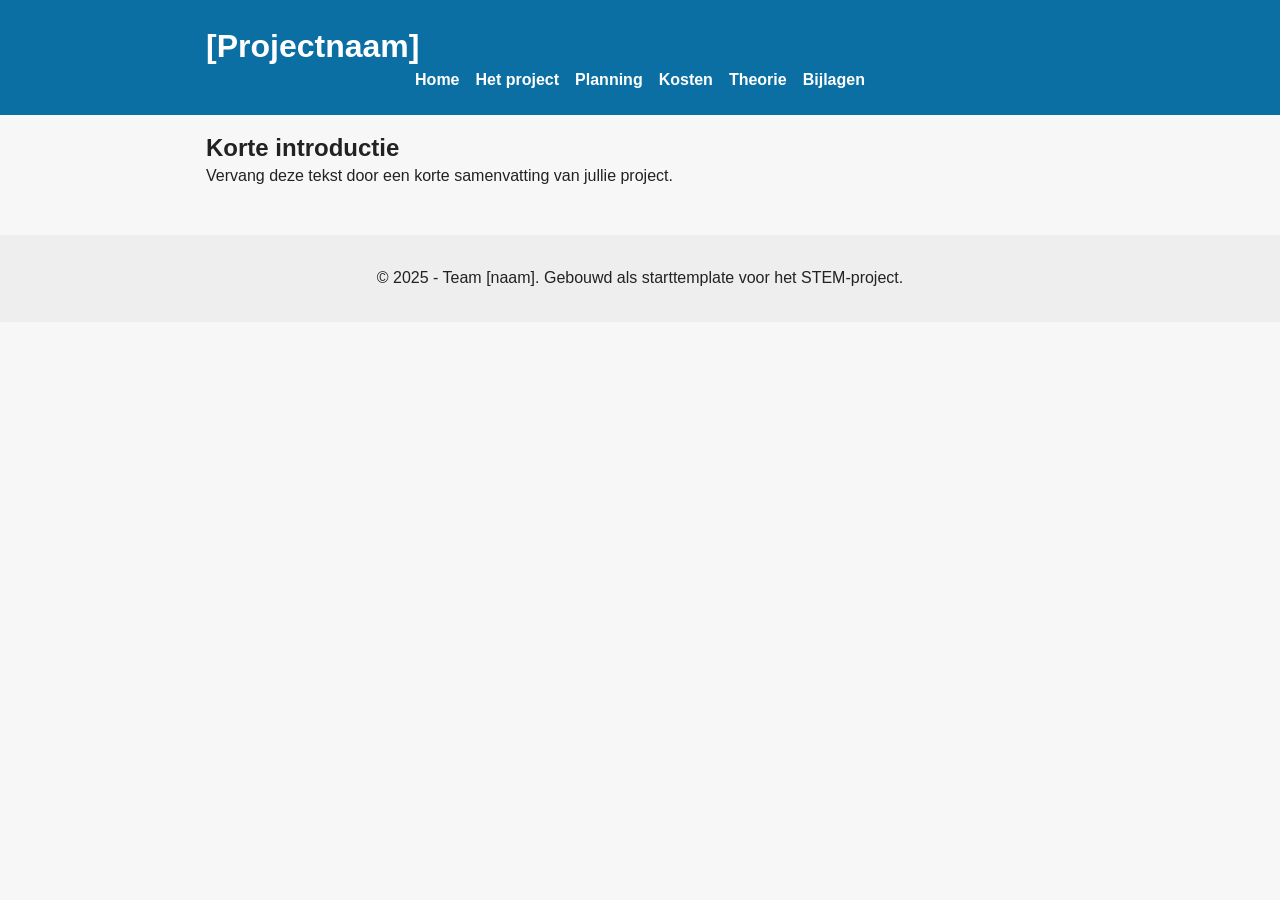
==== index.html @ 71248463 "first commit" ====
<!doctype html>
<html lang="nl">
<head>
  <meta charset="utf-8" />
  <meta name="viewport" content="width=device-width,initial-scale=1" />
  <title>Project STEM - [Projectnaam]</title>
  <link rel="stylesheet" href="css/style.css" />
</head>
<body>
  <header class="site-header">
    <div class="container">
      <h1 class="site-title">[Projectnaam]</h1>
      <nav class="main-nav">
        <ul class="nav-list">
          <li><a href="index.html">Home</a></li>
          <li><a href="pages/project.html">Het project</a></li>
          <li><a href="pages/planning.html">Planning</a></li>
          <li><a href="pages/kostprijs.html">Kosten</a></li>
          <li><a href="pages/theorie.html">Theorie</a></li>
          <li><a href="pages/bijlagen.html">Bijlagen</a></li>
        </ul>
      </nav>
    </div>
  </header>

  <main class="container">
    <section class="hero">
      <h2>Korte introductie</h2>
      <p>Vervang deze tekst door een korte samenvatting van jullie project.</p>
    </section>
  </main>

  <footer class="site-footer">
    <div class="container">
      <p>&copy; 2025 - Team [naam]. Gebouwd als starttemplate voor het STEM-project.</p>
    </div>
  </footer>
</body>
</html>
---- css/style.css ----
/* Reset / Box sizing */
* {
    box-sizing: border-box;
    margin: 0;
    padding: 0;
}

/* Basis lay-out en typografie */
body {
    font-family: Arial, Helvetica, sans-serif;
    background: #f7f7f7;
    color: #222;
    line-height: 1.4;
}

/* Container */
.container {
    max-width: 900px;
    margin: 0 auto;
    padding: 1rem;
}

/* Header */
.site-header {
    
    background: #0b6fa4;
    color: #fff;
    padding: 0.5rem 0;
}

/* Navigatie */
.nav-list {
    list-style: none;
    display: flex;
    gap: 1rem;
    justify-content: center;
}

.nav-list a {
    color: #fff;
    text-decoration: none;
    font-weight: bold;
}

/* Footer */
.site-footer {
    background: #eee;
    text-align: center;
    padding: 1rem;
    margin-top: 2rem;
}
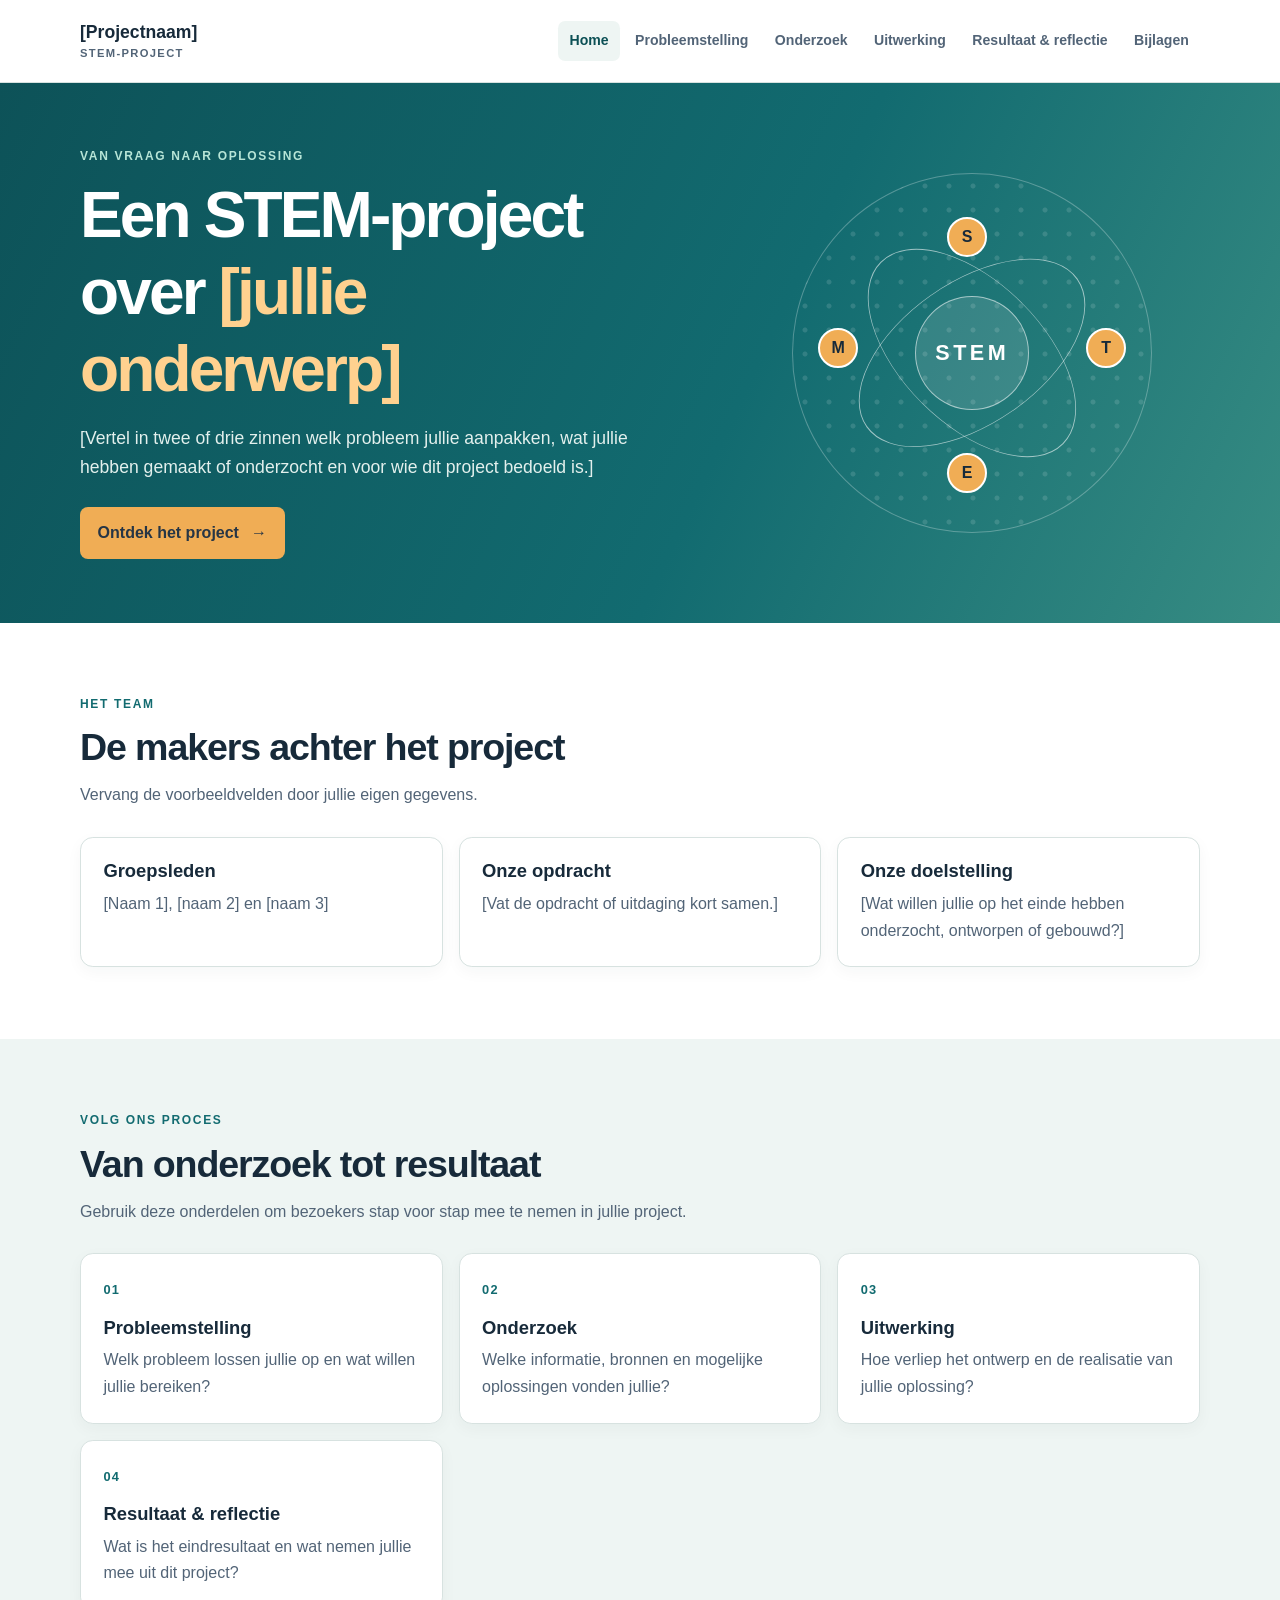
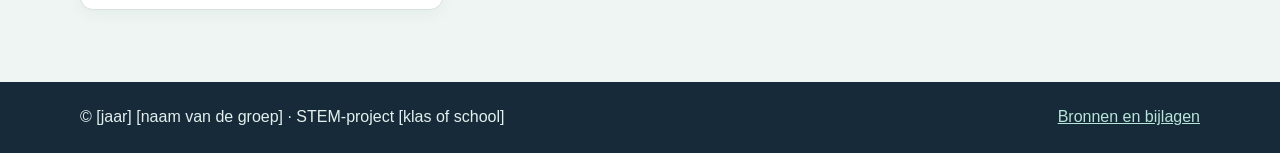
==== commit abf43647: "versie2026" ====
--- a/index.html
+++ b/index.html
@@ -1,38 +1,94 @@
 <!doctype html>
 <html lang="nl">
 <head>
-  <meta charset="utf-8" />
-  <meta name="viewport" content="width=device-width,initial-scale=1" />
-  <title>Project STEM - [Projectnaam]</title>
-  <link rel="stylesheet" href="css/style.css" />
+  <meta charset="utf-8">
+  <meta name="viewport" content="width=device-width, initial-scale=1">
+  <meta name="description" content="Ontdek het STEM-project van [naam van de groep].">
+  <title>[Projectnaam] | STEM-project</title>
+  <link rel="stylesheet" href="css/style.css">
 </head>
 <body>
+  <a class="skip-link" href="#main">Ga naar de inhoud</a>
   <header class="site-header">
-    <div class="container">
-      <h1 class="site-title">[Projectnaam]</h1>
-      <nav class="main-nav">
+    <div class="container header-inner">
+      <a class="brand" href="index.html">[Projectnaam]<span>STEM-project</span></a>
+      <nav class="main-nav" aria-label="Hoofdnavigatie">
         <ul class="nav-list">
-          <li><a href="index.html">Home</a></li>
-          <li><a href="pages/project.html">Het project</a></li>
-          <li><a href="pages/planning.html">Planning</a></li>
-          <li><a href="pages/kostprijs.html">Kosten</a></li>
-          <li><a href="pages/theorie.html">Theorie</a></li>
+          <li><a href="index.html" aria-current="page">Home</a></li>
+          <li><a href="pages/probleemstelling.html">Probleemstelling</a></li>
+          <li><a href="pages/onderzoek.html">Onderzoek</a></li>
+          <li><a href="pages/uitwerking.html">Uitwerking</a></li>
+          <li><a href="pages/resultaat.html">Resultaat &amp; reflectie</a></li>
           <li><a href="pages/bijlagen.html">Bijlagen</a></li>
         </ul>
       </nav>
     </div>
   </header>
 
-  <main class="container">
+  <main id="main">
     <section class="hero">
-      <h2>Korte introductie</h2>
-      <p>Vervang deze tekst door een korte samenvatting van jullie project.</p>
+      <div class="container hero-inner">
+        <div class="hero-copy">
+          <p class="eyebrow">Van vraag naar oplossing</p>
+          <h1>Een STEM-project over <span>[jullie onderwerp]</span></h1>
+          <p class="lead">[Vertel in twee of drie zinnen welk probleem jullie aanpakken, wat jullie hebben gemaakt of onderzocht en voor wie dit project bedoeld is.]</p>
+          <a class="button" href="pages/probleemstelling.html">Ontdek het project <span aria-hidden="true">&rarr;</span></a>
+        </div>
+        <div class="hero-art" role="img" aria-label="Decoratieve illustratie van een technisch ontwerp">
+          <div class="orbit orbit-one"></div>
+          <div class="orbit orbit-two"></div>
+          <div class="art-center"><span aria-hidden="true">STEM</span></div>
+          <span class="art-node node-one" aria-hidden="true">S</span>
+          <span class="art-node node-two" aria-hidden="true">T</span>
+          <span class="art-node node-three" aria-hidden="true">E</span>
+          <span class="art-node node-four" aria-hidden="true">M</span>
+        </div>
+      </div>
+    </section>
+
+    <section class="section container">
+      <div class="section-heading">
+        <p class="eyebrow">Het team</p>
+        <h2>De makers achter het project</h2>
+        <p>Vervang de voorbeeldvelden door jullie eigen gegevens.</p>
+      </div>
+      <div class="card-grid">
+        <article class="card">
+          <h3>Groepsleden</h3>
+          <p>[Naam 1], [naam 2] en [naam 3]</p>
+        </article>
+        <article class="card">
+          <h3>Onze opdracht</h3>
+          <p>[Vat de opdracht of uitdaging kort samen.]</p>
+        </article>
+        <article class="card">
+          <h3>Onze doelstelling</h3>
+          <p>[Wat willen jullie op het einde hebben onderzocht, ontworpen of gebouwd?]</p>
+        </article>
+      </div>
+    </section>
+
+    <section class="section section-tint">
+      <div class="container">
+        <div class="section-heading">
+          <p class="eyebrow">Volg ons proces</p>
+          <h2>Van onderzoek tot resultaat</h2>
+          <p>Gebruik deze onderdelen om bezoekers stap voor stap mee te nemen in jullie project.</p>
+        </div>
+        <div class="card-grid">
+          <a class="card card-link" href="pages/probleemstelling.html"><span class="card-number">01</span><h3>Probleemstelling</h3><p>Welk probleem lossen jullie op en wat willen jullie bereiken?</p></a>
+          <a class="card card-link" href="pages/onderzoek.html"><span class="card-number">02</span><h3>Onderzoek</h3><p>Welke informatie, bronnen en mogelijke oplossingen vonden jullie?</p></a>
+          <a class="card card-link" href="pages/uitwerking.html"><span class="card-number">03</span><h3>Uitwerking</h3><p>Hoe verliep het ontwerp en de realisatie van jullie oplossing?</p></a>
+          <a class="card card-link" href="pages/resultaat.html"><span class="card-number">04</span><h3>Resultaat &amp; reflectie</h3><p>Wat is het eindresultaat en wat nemen jullie mee uit dit project?</p></a>
+        </div>
+      </div>
     </section>
   </main>
 
   <footer class="site-footer">
-    <div class="container">
-      <p>&copy; 2025 - Team [naam]. Gebouwd als starttemplate voor het STEM-project.</p>
+    <div class="container footer-inner">
+      <p>&copy; [jaar] [naam van de groep] &middot; STEM-project [klas of school]</p>
+      <a href="pages/bijlagen.html">Bronnen en bijlagen</a>
     </div>
   </footer>
 </body>
--- a/css/style.css
+++ b/css/style.css
@@ -1,51 +1,518 @@
-/* Reset / Box sizing */
+:root {
+  color-scheme: light;
+  --ink: #172a3a;
+  --muted: #526477;
+  --brand: #126b70;
+  --brand-dark: #0c5055;
+  --accent: #f0ad55;
+  --paper: #fff;
+  --tint: #eef5f3;
+  --line: #d7e2e0;
+  --shadow: 0 16px 40px rgb(23 42 58 / 9%);
+}
+
 * {
-    box-sizing: border-box;
-    margin: 0;
-    padding: 0;
-}
-
-/* Basis lay-out en typografie */
+  box-sizing: border-box;
+}
+
+html {
+  scroll-behavior: smooth;
+}
+
 body {
-    font-family: Arial, Helvetica, sans-serif;
-    background: #f7f7f7;
-    color: #222;
-    line-height: 1.4;
-}
-
-/* Container */
+  margin: 0;
+  background: var(--paper);
+  color: var(--ink);
+  font-family: "Segoe UI", Arial, sans-serif;
+  font-size: 1rem;
+  line-height: 1.65;
+}
+
+a {
+  color: var(--brand-dark);
+}
+
+a:focus-visible {
+  outline: 3px solid var(--accent);
+  outline-offset: 4px;
+}
+
 .container {
-    max-width: 900px;
-    margin: 0 auto;
-    padding: 1rem;
-}
-
-/* Header */
+  width: min(1120px, calc(100% - 2.5rem));
+  margin-inline: auto;
+}
+
+.skip-link {
+  position: absolute;
+  top: -5rem;
+  left: 1rem;
+  z-index: 10;
+  padding: 0.7rem 1rem;
+  background: var(--paper);
+  color: var(--ink);
+}
+
+.skip-link:focus {
+  top: 1rem;
+}
+
 .site-header {
-    
-    background: #0b6fa4;
-    color: #fff;
-    padding: 0.5rem 0;
-}
-
-/* Navigatie */
+  position: relative;
+  z-index: 2;
+  background: var(--paper);
+  border-bottom: 1px solid var(--line);
+}
+
+.header-inner {
+  display: flex;
+  align-items: center;
+  justify-content: space-between;
+  gap: 1.5rem;
+  min-height: 82px;
+}
+
+.brand {
+  color: var(--ink);
+  font-size: 1.1rem;
+  font-weight: 800;
+  line-height: 1.2;
+  text-decoration: none;
+}
+
+.brand span {
+  display: block;
+  margin-top: 0.25rem;
+  color: var(--muted);
+  font-size: 0.7rem;
+  font-weight: 600;
+  letter-spacing: 0.12em;
+  text-transform: uppercase;
+}
+
 .nav-list {
-    list-style: none;
-    display: flex;
-    gap: 1rem;
-    justify-content: center;
+  display: flex;
+  flex-wrap: wrap;
+  justify-content: flex-end;
+  gap: 0.25rem;
+  margin: 0;
+  padding: 0;
+  list-style: none;
 }
 
 .nav-list a {
-    color: #fff;
-    text-decoration: none;
-    font-weight: bold;
-}
-
-/* Footer */
+  display: block;
+  padding: 0.55rem 0.7rem;
+  border-radius: 0.45rem;
+  color: var(--muted);
+  font-size: 0.88rem;
+  font-weight: 650;
+  text-decoration: none;
+}
+
+.nav-list a:hover,
+.nav-list a[aria-current="page"] {
+  background: var(--tint);
+  color: var(--brand-dark);
+}
+
+.hero {
+  overflow: hidden;
+  background: linear-gradient(115deg, #0d5258 0%, #126b70 58%, #378c83 100%);
+  color: var(--paper);
+}
+
+.hero-inner {
+  display: grid;
+  grid-template-columns: minmax(0, 1.15fr) minmax(240px, 0.85fr);
+  align-items: center;
+  gap: 3rem;
+  min-height: 410px;
+  padding-block: 4rem;
+}
+
+.hero-copy {
+  max-width: 650px;
+}
+
+.eyebrow {
+  margin: 0 0 0.65rem;
+  color: var(--brand);
+  font-size: 0.75rem;
+  font-weight: 800;
+  letter-spacing: 0.14em;
+  text-transform: uppercase;
+}
+
+.hero .eyebrow {
+  color: #b7e5d7;
+}
+
+h1,
+h2,
+h3,
+p {
+  margin-top: 0;
+}
+
+h1,
+h2,
+h3 {
+  line-height: 1.2;
+}
+
+h1 {
+  max-width: 720px;
+  margin-bottom: 1rem;
+  font-size: clamp(2.4rem, 5vw, 4.1rem);
+  letter-spacing: -0.045em;
+}
+
+h1 span {
+  color: #ffd18f;
+}
+
+h2 {
+  margin-bottom: 0.75rem;
+  font-size: clamp(1.7rem, 3vw, 2.35rem);
+  letter-spacing: -0.03em;
+}
+
+h3 {
+  margin-bottom: 0.55rem;
+  font-size: 1.15rem;
+}
+
+.lead {
+  max-width: 600px;
+  margin-bottom: 1.6rem;
+  color: #e3f0ed;
+  font-size: 1.1rem;
+}
+
+.button {
+  display: inline-flex;
+  align-items: center;
+  gap: 0.75rem;
+  padding: 0.8rem 1.1rem;
+  border-radius: 0.5rem;
+  background: var(--accent);
+  color: #263545;
+  font-weight: 750;
+  text-decoration: none;
+}
+
+.button:hover {
+  background: #ffd18f;
+}
+
+.hero-art {
+  position: relative;
+  width: min(100%, 360px);
+  aspect-ratio: 1;
+  justify-self: center;
+  border: 1px solid rgb(255 255 255 / 28%);
+  border-radius: 50%;
+  background: radial-gradient(circle, rgb(255 255 255 / 13%) 0 2px, transparent 3px) 0 0 / 24px 24px;
+}
+
+.orbit {
+  position: absolute;
+  inset: 14%;
+  border: 1px solid rgb(255 255 255 / 58%);
+  border-radius: 50%;
+  transform: rotate(-35deg) scaleY(0.55);
+}
+
+.orbit-two {
+  transform: rotate(45deg) scaleY(0.55);
+}
+
+.art-center {
+  position: absolute;
+  inset: 34%;
+  display: grid;
+  place-items: center;
+  border: 1px solid rgb(255 255 255 / 55%);
+  border-radius: 50%;
+  background: rgb(255 255 255 / 12%);
+  color: #fff;
+  font-size: 1.35rem;
+  font-weight: 800;
+  letter-spacing: 0.16em;
+}
+
+.art-node {
+  position: absolute;
+  display: grid;
+  width: 2.5rem;
+  aspect-ratio: 1;
+  place-items: center;
+  border: 2px solid #fff;
+  border-radius: 50%;
+  background: var(--accent);
+  color: var(--ink);
+  font-weight: 800;
+}
+
+.node-one { top: 12%; left: 43%; }
+.node-two { top: 43%; right: 7%; }
+.node-three { bottom: 11%; left: 43%; }
+.node-four { top: 43%; left: 7%; }
+
+.section {
+  padding-block: 4.5rem;
+}
+
+.section-tint {
+  background: var(--tint);
+}
+
+.section-heading {
+  max-width: 680px;
+  margin-bottom: 1.75rem;
+}
+
+.section-heading > p:last-child {
+  margin-bottom: 0;
+  color: var(--muted);
+}
+
+.card-grid {
+  display: grid;
+  grid-template-columns: repeat(3, minmax(0, 1fr));
+  gap: 1rem;
+}
+
+.card {
+  padding: 1.4rem;
+  border: 1px solid var(--line);
+  border-radius: 0.8rem;
+  background: var(--paper);
+  box-shadow: 0 5px 16px rgb(23 42 58 / 4%);
+}
+
+.card p {
+  margin-bottom: 0;
+  color: var(--muted);
+}
+
+.card-link {
+  position: relative;
+  display: block;
+  color: inherit;
+  text-decoration: none;
+  transition: transform 160ms ease, box-shadow 160ms ease;
+}
+
+.card-link:hover {
+  transform: translateY(-3px);
+  box-shadow: var(--shadow);
+}
+
+.card-number {
+  display: inline-block;
+  margin-bottom: 1rem;
+  color: var(--brand);
+  font-size: 0.8rem;
+  font-weight: 800;
+  letter-spacing: 0.1em;
+}
+
+.page-hero {
+  padding-block: 3.5rem;
+  background: var(--tint);
+}
+
+.page-hero h1 {
+  margin-bottom: 0.5rem;
+  font-size: clamp(2.2rem, 5vw, 3.3rem);
+}
+
+.page-hero p:last-child {
+  max-width: 700px;
+  margin-bottom: 0;
+  color: var(--muted);
+  font-size: 1.1rem;
+}
+
+.content {
+  max-width: 850px;
+  padding-block: 3rem 4rem;
+}
+
+.content section + section {
+  margin-top: 2.5rem;
+}
+
+.content p,
+.content li {
+  color: var(--muted);
+}
+
+.content ul,
+.content ol {
+  padding-left: 1.35rem;
+}
+
+.prompt {
+  padding: 1rem 1.2rem;
+  border-left: 4px solid var(--accent);
+  border-radius: 0 0.5rem 0.5rem 0;
+  background: #fff7eb;
+  color: var(--ink);
+}
+
+.prompt p:last-child {
+  margin-bottom: 0;
+}
+
+.table-wrap {
+  overflow-x: auto;
+  border: 1px solid var(--line);
+  border-radius: 0.65rem;
+}
+
+table {
+  width: 100%;
+  border-collapse: collapse;
+  background: var(--paper);
+  text-align: left;
+}
+
+caption {
+  padding: 0.8rem 1rem;
+  color: var(--muted);
+  font-size: 0.9rem;
+  text-align: left;
+}
+
+th,
+td {
+  padding: 0.8rem 1rem;
+  border-top: 1px solid var(--line);
+  vertical-align: top;
+}
+
+th {
+  background: var(--tint);
+  color: var(--ink);
+  font-size: 0.9rem;
+}
+
+td {
+  color: var(--muted);
+}
+
+.gallery {
+  display: grid;
+  grid-template-columns: repeat(3, minmax(0, 1fr));
+  gap: 1rem;
+}
+
+.gallery-placeholder {
+  display: grid;
+  min-height: 180px;
+  place-items: center;
+  padding: 1rem;
+  border: 2px dashed #9eb9b3;
+  border-radius: 0.65rem;
+  background: linear-gradient(145deg, #eef5f3, #fff);
+  color: var(--muted);
+  text-align: center;
+}
+
+.gallery-placeholder strong {
+  display: block;
+  color: var(--brand-dark);
+}
+
+figure {
+  margin: 0;
+}
+
+figcaption {
+  padding-top: 0.55rem;
+  color: var(--muted);
+  font-size: 0.88rem;
+}
+
 .site-footer {
-    background: #eee;
-    text-align: center;
-    padding: 1rem;
-    margin-top: 2rem;
-}+  padding-block: 1.4rem;
+  background: #172a3a;
+  color: #e3f0ed;
+}
+
+.footer-inner {
+  display: flex;
+  flex-wrap: wrap;
+  align-items: center;
+  justify-content: space-between;
+  gap: 0.5rem 1rem;
+}
+
+.footer-inner p {
+  margin: 0;
+}
+
+.footer-inner a {
+  color: #b7e5d7;
+}
+
+@media (max-width: 850px) {
+  .header-inner {
+    align-items: flex-start;
+    flex-direction: column;
+    gap: 0.65rem;
+    padding-block: 1rem;
+  }
+
+  .nav-list {
+    justify-content: flex-start;
+  }
+
+  .nav-list a {
+    padding-inline: 0.55rem;
+  }
+}
+
+@media (max-width: 650px) {
+  .container {
+    width: min(100% - 1.5rem, 1120px);
+  }
+
+  .hero-inner {
+    grid-template-columns: 1fr;
+    gap: 2rem;
+    padding-block: 3rem;
+  }
+
+  .hero-art {
+    width: min(72vw, 270px);
+  }
+
+  .section {
+    padding-block: 3rem;
+  }
+
+  .card-grid,
+  .gallery {
+    grid-template-columns: 1fr;
+  }
+
+  th,
+  td {
+    padding: 0.65rem;
+  }
+}
+
+@media (prefers-reduced-motion: reduce) {
+  html {
+    scroll-behavior: auto;
+  }
+
+  *,
+  *::before,
+  *::after {
+    transition-duration: 0.01ms !important;
+  }
+}
